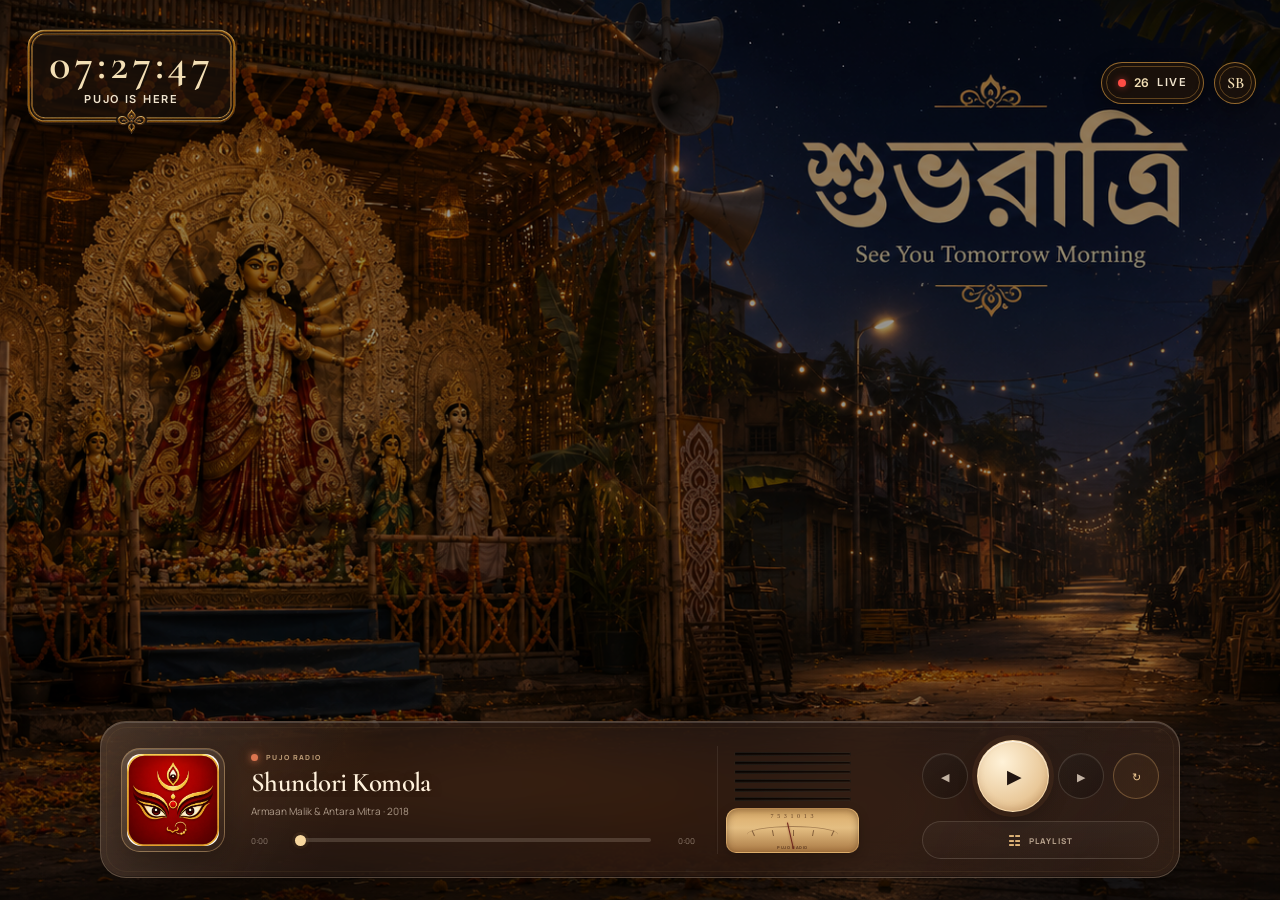
==== index.html @ 580b35d6 "Update top header overlay styling, border asset, live count tracking, and mobile layout" ====
<!doctype html>
<html lang="en">

<head>
    <meta charset="utf-8" />
    <meta name="viewport" content="width=device-width, initial-scale=1, viewport-fit=cover" />
    <meta name="theme-color" content="#17110e" />

    <title>Paara Pujo Radio</title>
    <link rel="icon" type="image/png" href="images/favicon.png" />
    <link rel="apple-touch-icon" href="images/favicon.png" />

    <link rel="preconnect" href="https://fonts.googleapis.com">
    <link rel="preconnect" href="https://fonts.gstatic.com" crossorigin>
    <link
        href="https://fonts.googleapis.com/css2?family=Cormorant+Garamond:ital,wght@0,500;0,600;0,700;1,600&family=Inter:wght@400;500;600;700&family=Manrope:wght@400;500;600;700;800&display=swap"
        rel="stylesheet">

    <link rel="stylesheet" href="style.css" />
</head>

<body>

    <main class="site">

        <!-- TIME-BASED ARTWORK -->
        <div class="background" aria-hidden="true">
            <img id="backgroundImage" class="background__image" alt="" />
            <div class="background__shade"></div>
            <div id="blackFade" class="black-fade"></div>
        </div>

        <!-- TOP OVERLAY (TIME CARD & LIVE + PROFILE) -->
        <header class="top-overlay">
            <div class="time-block">
                <time id="clock" class="time-block__clock">00:00:00</time>
                <span id="countdown" class="time-block__countdown">-- DAYS TO PUJO</span>
            </div>

            <div class="top-right-controls">
                <div id="liveIndicator" class="live-indicator" aria-live="polite" aria-label="Live listeners">
                    <span class="live-indicator__dot" aria-hidden="true"></span>
                    <span id="liveCount">26</span>
                    <span class="live-indicator__label">LIVE</span>
                </div>

                <button id="profileButton" class="profile-button" type="button" aria-expanded="false"
                    aria-controls="profileCard">
                    <span class="profile-button__avatar">SB</span>
                </button>
            </div>
        </header>

        <div id="profileOverlay" class="overlay"></div>

        <aside id="profileCard" class="profile-card" aria-hidden="true">
            <button id="closeProfile" class="close-button" type="button" aria-label="Close">×</button>

            <span class="profile-card__kicker">ABOUT ME</span>
            <h2>Shekhar Biswas</h2>

            <p class="profile-card__role">
                Product Manager · Techie
            </p>

            <p class="profile-card__bio">
                I build digital products, love technology and storytelling.
            </p>

            <a href="https://www.instagram.com/shekharbiswas/" target="_blank" rel="noopener noreferrer">
                Instagram <strong>@shekharbiswas</strong> ↗
            </a>

            <a href="mailto:thrillsumabhinay24@gmail.com">
                Get in touch(Or wants to suggests more songs) <strong>thrillsumabhinay24@gmail.com</strong> ↗
            </a>
        </aside>

        <!-- PLAYLIST -->
        <div id="playlistOverlay" class="overlay"></div>

        <aside id="playlistPanel" class="playlist" aria-hidden="true">

            <div class="playlist__top">
                <div>
                    <span class="playlist__kicker">PAARA FREQUENCIES</span>
                    <h2>Playlist</h2>
                    <p id="trackCount">0 songs</p>
                </div>

                <button id="closePlaylist" class="close-button" type="button" aria-label="Close playlist">×</button>
            </div>

            <div class="playlist__tools">
                <input id="searchInput" type="search" placeholder="Search song, artist or year" />
                <button id="playAllButton" type="button">Play selection</button>
            </div>

            <div class="playlist__head" aria-hidden="true">
                <span>#</span>
                <span>Song</span>
                <span>Artist</span>
                <span>Year</span>
            </div>

            <div id="trackList" class="track-list"></div>
        </aside>

        <!-- RETRO GLASS RADIO -->
        <!-- RETRO GLASS RADIO -->
        <div class="player-wrap">

            <section id="player" class="radio">

                <!-- ALBUM ART -->
                <div class="radio__art">
                    <img src="images/favicon.png" alt="Pujo Radio artwork" onerror="this.style.display='none'" />

                    <div class="radio__art-fallback">
                        <small>PAARA</small>
                        <strong>PUJO</strong>
                    </div>
                </div>

                <!-- SONG INFO -->
                <div class="radio__main">

                    <div class="radio__station">
                        <span class="radio__light"></span>
                        PUJO RADIO
                    </div>

                    <div class="radio__track">
                        <h1 id="currentTitle">Shundori Komola</h1>
                        <p id="currentArtist">
                            Armaan Malik &amp; Antara Mitra · 2018
                        </p>
                    </div>

                    <div class="radio__progress">
                        <span id="currentTime">0:00</span>

                        <input id="progress" type="range" min="0" max="1000" value="0" aria-label="Song progress" />

                        <span id="duration">0:00</span>
                    </div>

                </div>

                <!-- RETRO RADIO HARDWARE -->
                <div class="radio__speaker" aria-hidden="true">

                    <div class="radio__grille">
                        <span></span>
                        <span></span>
                        <span></span>
                        <span></span>
                        <span></span>
                        <span></span>
                    </div>

                    <div class="radio__meter">
                        <div class="radio__meter-scale">
                            <i></i>
                            <i></i>
                            <i></i>
                            <i></i>
                            <i></i>
                        </div>

                        <div class="radio__needle"></div>

                        <small>PUJO RADIO</small>
                    </div>

                </div>

                <!-- CONTROLS -->
                <div class="radio__controls">

                    <button id="prevButton" class="round-button round-button--prev" type="button" aria-label="Previous">
                        ◀
                    </button>

                    <button id="playButton" class="play-button" type="button" aria-label="Play">

                        <span id="playLabel">PLAY</span>
                        <span id="playIcon">▶</span>

                    </button>

                    <button id="nextButton" class="round-button round-button--next" type="button" aria-label="Next">
                        ▶
                    </button>

                    <button id="loopButton" class="round-button round-button--loop is-active" type="button"
                        aria-label="Loop playlist" aria-pressed="true">
                        ↻
                    </button>

                    <button id="playlistButton" class="playlist-button" type="button" aria-expanded="false"
                        aria-controls="playlistPanel">
                        <span>PLAYLIST</span>
                    </button>



                </div>

            </section>

        </div>

        <div id="toast" class="toast"></div>

        <audio id="audio" preload="metadata"></audio>

    </main>

    <script src="tracks.js"></script>
    <script src="script.js"></script>

</body>

</html>
---- style.css ----
:root {
    --cream: #fff7e9;
    --muted: rgba(255, 247, 233, .62);
    --soft: rgba(255, 247, 233, .35);
    --line: rgba(255, 247, 233, .14);

    --radio: rgba(46, 31, 25, .74);
    --radio-dark: rgba(24, 17, 14, .88);
    --brass: #c49a61;
    --red: #a6473a;

    --ui: "Manrope", sans-serif;
    --serif: "Cormorant Garamond", Georgia, serif;
}

* {
    box-sizing: border-box;
}

html,
body {
    width: 100%;
    height: 100%;
}

body {
    margin: 0;
    overflow: hidden;
    background: #120d0b;
    color: var(--cream);
    font-family: var(--ui);
    -webkit-user-select: none;
    user-select: none;
}

img {
    -webkit-user-drag: none;
    user-drag: none;
}

button,
input {
    font: inherit;
}

button {
    color: inherit;
}

.site {
    position: relative;
    width: 100%;
    height: 100svh;
    overflow: hidden;
}


/* =====================================================
   BACKGROUND
   ===================================================== */

.background {
    position: absolute;
    inset: 0;
    z-index: 0;
    display: block;
    overflow: hidden;
}

.background__image {
    position: absolute;
    inset: 0;
    display: block;
    width: 100%;
    height: 100%;
    object-fit: cover;
    object-position: center;
    opacity: 1;
    transition: opacity .35s ease;
}

.background__image.is-fading {
    opacity: 0;
}

.background__shade {
    position: absolute;
    inset: 0;
    display: block;
    z-index: 1;
    background: rgba(0, 0, 0, .411);
    pointer-events: none;
}

.black-fade {
    position: absolute;
    inset: 0;
    display: block;
    z-index: 2;
    background: rgba(0, 0, 0, .22);
    opacity: 0;
    pointer-events: none;
    transition: opacity .28s ease;
}


/* =====================================================
   TIME & HEADER TOP OVERLAY
   ===================================================== */

.top-overlay {
    position: absolute;
    z-index: 10;
    top: 22px;
    left: 24px;
    right: 24px;
    display: flex;
    justify-content: space-between;
    align-items: center;
    pointer-events: none;
}

.top-overlay > * {
    pointer-events: auto;
}

.time-block {
    position: relative;
    display: flex;
    flex-direction: column;
    align-items: center;
    justify-content: center;
    width: 215px;
    height: 121px;
    padding: 0 14px 18px;
    background: transparent;
    border: none;
    box-shadow: none;
    text-align: center;
}

/* Layer 0: Dark background fill placed BEHIND the border frame */
.time-block::before {
    content: "";
    position: absolute;
    inset: 6px 8px 18px 8px;
    background: rgba(28, 18, 11, 0.68);
    border-radius: 14px;
    z-index: 0;
    pointer-events: none;
}

/* Layer 1: Gold border PNG image frame placed ON TOP of background fill */
.time-block::after {
    content: "";
    position: absolute;
    inset: 0;
    background: url("images/border.png") no-repeat center / contain;
    z-index: 1;
    pointer-events: none;
}

/* Layer 2: Text content placed ON TOP of frame */
.time-block__clock,
.time-block__countdown {
    position: relative;
    z-index: 2;
}

.time-block__clock {
    font-family: "Cormorant Garamond", serif;
    font-size: 44px;
    font-weight: 600;
    line-height: 1;
    letter-spacing: 0.04em;
    color: #F3DFB5;
    font-variant-numeric: tabular-nums;
}

.time-block__countdown {
    font-family: Inter, sans-serif;
    font-size: 11px;
    font-weight: 600;
    letter-spacing: 1.7px;
    color: #EFE3CD;
    margin-top: 6px;
    text-transform: uppercase;
}


/* =====================================================
   TOP OVERLAY RIGHT (LIVE INDICATOR & PROFILE)
   ===================================================== */

.top-right-controls {
    display: flex;
    align-items: center;
    justify-content: center;
    gap: 10px;
}

.live-indicator {
    position: relative;
    display: inline-flex;
    align-items: center;
    justify-content: center;
    gap: 8px;
    height: 42px;
    padding: 0 16px;
    border-radius: 999px;
    background: rgba(28, 18, 11, 0.9);
    border: 1px solid rgba(181, 128, 54, 0.8);
    box-shadow: 0 6px 18px rgba(0, 0, 0, 0.4);
    font-family: Inter, sans-serif;
    font-size: 12px;
    font-weight: 600;
    color: #F3DFB5;
    line-height: 1;
}

.live-indicator::before {
    content: "";
    position: absolute;
    inset: 3.5px;
    border: 1px solid rgba(181, 128, 54, 0.45);
    border-radius: 999px;
    pointer-events: none;
}

.live-indicator__dot {
    width: 8px;
    height: 8px;
    display: inline-block;
    border-radius: 50%;
    background: #ff4d45;
    box-shadow: 0 0 7px rgba(255, 77, 69, 0.55);
    animation: live-pulse 1.6s ease-in-out infinite;
    flex: 0 0 auto;
}

.live-indicator__label {
    color: #EFE3CD;
    font-size: 11px;
    font-weight: 600;
    letter-spacing: 1.5px;
    line-height: 1;
}

@keyframes live-pulse {
    0%,
    100% {
        transform: scale(1);
        box-shadow: 0 0 5px rgba(255, 77, 69, 0.55);
    }
    50% {
        transform: scale(1.18);
        box-shadow: 0 0 9px rgba(255, 77, 69, 0.85);
    }
}

.profile-button {
    position: relative;
    display: inline-flex;
    align-items: center;
    justify-content: center;
    width: 42px;
    height: 42px;
    padding: 0;
    border-radius: 50%;
    background: rgba(28, 18, 11, 0.9);
    border: 1px solid rgba(181, 128, 54, 0.8);
    box-shadow: 0 6px 18px rgba(0, 0, 0, 0.4);
    cursor: pointer;
    transition: transform 0.2s ease, border-color 0.2s ease;
    line-height: 1;
}

.profile-button::before {
    content: "";
    position: absolute;
    inset: 3.5px;
    border: 1px solid rgba(181, 128, 54, 0.45);
    border-radius: 50%;
    pointer-events: none;
}

.profile-button:hover {
    transform: scale(1.04);
    border-color: #B98232;
}

.profile-button__avatar {
    display: flex;
    align-items: center;
    justify-content: center;
    font-family: "Cormorant Garamond", serif;
    font-size: 16px;
    font-weight: 600;
    color: #F3DFB5;
    line-height: 1;
}

.overlay {
    position: fixed;
    z-index: 20;
    inset: 0;
    visibility: hidden;
    opacity: 0;
    background: rgba(4, 3, 3, .50);
    transition: .2s ease;
}

.overlay.is-open {
    visibility: visible;
    opacity: 1;
}

.profile-card {
    position: fixed;
    z-index: 25;
    top: 76px;
    right: 27px;
    width: min(390px, calc(100vw - 30px));
    padding: 26px;
    visibility: hidden;
    opacity: 0;
    transform: translateY(-8px);
    border: 1px solid var(--line);
    border-radius: 23px;
    background: rgba(25, 18, 15, .91);
    box-shadow: 0 28px 80px rgba(0, 0, 0, .38);
    backdrop-filter: blur(22px);
    -webkit-backdrop-filter: blur(22px);
    transition: .22s ease;
}

.profile-card.is-open {
    visibility: visible;
    opacity: 1;
    transform: translateY(0);
}

.profile-card__kicker,
.playlist__kicker {
    font-size: 8px;
    font-weight: 800;
    letter-spacing: .18em;
    color: var(--soft);
}

.profile-card h2,
.playlist h2 {
    margin: 7px 0 0;
    font-family: var(--serif);
    font-size: 36px;
    font-weight: 600;
    line-height: .9;
}

.profile-card__role {
    margin: 12px 0 0;
    font-size: 11px;
    font-weight: 700;
}

.profile-card__bio {
    margin: 16px 0 22px;
    color: var(--muted);
    font-size: 11px;
    line-height: 1.65;
}

.profile-card a {
    display: block;
    padding: 13px 0;
    border-top: 1px solid var(--line);
    color: var(--muted);
    font-size: 10px;
    text-decoration: none;
}

.profile-card a strong {
    display: block;
    margin-top: 3px;
    color: var(--cream);
    font-size: 11px;
}

.close-button {
    width: 34px;
    height: 34px;
    display: grid;
    place-items: center;
    border: 1px solid var(--line);
    border-radius: 50%;
    background: rgba(255, 255, 255, .04);
    cursor: pointer;
    font-size: 19px;
}


/* =====================================================
   RETRO GLASS RADIO PLAYER
   ===================================================== */

.player-wrap {
    position: absolute;
    z-index: 10;
    left: 50%;
    bottom: 22px;
    width: min(1080px, calc(100vw - 40px));
    transform: translateX(-50%);
}


/* RADIO BODY */

.radio {
    position: relative;

    display: grid;

    grid-template-columns:
        108px minmax(250px, 1fr) 150px 270px;

    align-items: center;

    gap: 22px;

    min-height: 146px;

    padding: 18px 20px;

    overflow: hidden;

    border: 1px solid rgba(255, 238, 211, .22);
    border-radius: 26px;

    background:
        linear-gradient(115deg,
            rgba(205, 147, 92, .13),
            transparent 25%,
            transparent 72%,
            rgba(103, 59, 35, .15)),
        rgba(38, 25, 20, .70);

    box-shadow:
        0 28px 70px rgba(0, 0, 0, .42),
        0 8px 24px rgba(0, 0, 0, .16),
        inset 0 1px 0 rgba(255, 255, 255, .16),
        inset 0 -1px 0 rgba(0, 0, 0, .30);

    backdrop-filter:
        blur(22px) saturate(1.15);

    -webkit-backdrop-filter:
        blur(22px) saturate(1.15);
}


/* GLASS REFLECTION */

.radio::before {
    content: "";

    position: absolute;
    inset: 0;

    z-index: 0;

    pointer-events: none;

    background:
        linear-gradient(120deg,
            rgba(255, 255, 255, .09),
            transparent 22%,
            transparent 76%,
            rgba(255, 199, 124, .025));

    opacity: .8;
}


/* INNER BRASS LINE */

.radio::after {
    content: "";

    position: absolute;
    inset: 5px;

    z-index: 0;

    pointer-events: none;

    border: 1px solid rgba(213, 163, 100, .07);
    border-radius: 21px;
}


/* =====================================================
   ALBUM ART
   ===================================================== */

.radio__art {
    position: relative;
    z-index: 2;

    width: 104px;
    height: 104px;

    padding: 5px;

    overflow: hidden;

    border: 1px solid rgba(240, 192, 127, .38);
    border-radius: 19px;

    background:
        linear-gradient(145deg,
            rgba(255, 234, 201, .16),
            rgba(38, 22, 17, .15));

    box-shadow:
        0 10px 28px rgba(0, 0, 0, .28),
        inset 0 1px 0 rgba(255, 255, 255, .14);
}

.radio__art img {
    position: relative;
    z-index: 2;

    display: block;

    width: 100%;
    height: 100%;

    object-fit: cover;

    border-radius: 14px;
}

.radio__art-fallback {
    position: absolute;
    inset: 5px;

    display: grid;
    place-content: end start;

    padding: 10px;

    border-radius: 14px;

    background:
        radial-gradient(circle at 70% 20%,
            rgba(209, 134, 74, .36),
            transparent 40%),
        linear-gradient(145deg,
            #71372d,
            #2a1915);
}

.radio__art-fallback small {
    font-size: 6px;
    letter-spacing: .18em;
}

.radio__art-fallback strong {
    font-family: var(--serif);
    font-size: 22px;
}


/* =====================================================
   TRACK INFORMATION
   ===================================================== */

.radio__main {
    position: relative;
    z-index: 2;
    min-width: 0;
}

.radio__station {
    display: flex;
    align-items: center;

    gap: 8px;

    color: rgba(240, 203, 154, .72);

    font-size: 7px;
    font-weight: 800;
    letter-spacing: .19em;
}

.radio__light {
    width: 7px;
    height: 7px;

    flex: 0 0 auto;

    border-radius: 50%;

    background: #db754f;

    box-shadow:
        0 0 7px rgba(238, 121, 75, .75),
        0 0 15px rgba(238, 121, 75, .32);
}

.radio.is-playing .radio__light {
    animation: radio-light 1.25s ease-in-out infinite alternate;
}

@keyframes radio-light {
    from {
        opacity: .65;
    }

    to {
        opacity: 1;

        box-shadow:
            0 0 8px rgba(238, 121, 75, .90),
            0 0 18px rgba(238, 121, 75, .50);
    }
}

.radio__track {
    min-width: 0;
    margin-top: 8px;
}

.radio__track h1 {
    margin: 0;

    overflow: hidden;

    white-space: nowrap;
    text-overflow: ellipsis;

    color: #fff1db;

    font-family: var(--serif);

    font-size: clamp(27px, 2vw, 34px);
    font-weight: 600;
    line-height: .98;

    letter-spacing: -.02em;

    text-shadow: 0 3px 15px rgba(0, 0, 0, .24);
}

.radio__track p {
    margin: 7px 0 0;

    overflow: hidden;

    white-space: nowrap;
    text-overflow: ellipsis;

    color: rgba(255, 237, 215, .60);

    font-size: 10px;
}


/* =====================================================
   PROGRESS
   ===================================================== */

.radio__progress {
    display: grid;

    grid-template-columns:
        34px minmax(100px, 1fr) 34px;

    align-items: center;

    gap: 10px;

    margin-top: 17px;

    color: rgba(255, 239, 219, .48);

    font-size: 8px;

    font-variant-numeric: tabular-nums;
}

.radio__progress span:last-child {
    text-align: right;
}

.radio__progress input {
    --pct: 0%;

    width: 100%;
    height: 4px;

    margin: 0;

    appearance: none;
    -webkit-appearance: none;

    border: 0;
    border-radius: 999px;

    outline: 0;

    background:
        linear-gradient(90deg,
            #e4b36f var(--pct),
            rgba(255, 239, 219, .16) var(--pct));

    cursor: pointer;
}

.radio__progress input::-webkit-slider-thumb {
    width: 11px;
    height: 11px;

    appearance: none;
    -webkit-appearance: none;

    border: 0;
    border-radius: 50%;

    background: #f7d79e;

    box-shadow:
        0 0 0 3px rgba(228, 179, 111, .06),
        0 2px 6px rgba(0, 0, 0, .25);

    cursor: pointer;
}

.radio__progress input::-moz-range-thumb {
    width: 11px;
    height: 11px;

    border: 0;
    border-radius: 50%;

    background: #f7d79e;

    cursor: pointer;
}


/* =====================================================
   RETRO HARDWARE
   ===================================================== */

.radio__speaker {
    position: relative;
    z-index: 2;

    width: 150px;
    height: 108px;

    display: grid;

    grid-template-rows:
        46px minmax(0, 1fr);

    gap: 8px;

    padding: 8px;

    border-left: 1px solid rgba(255, 241, 220, .08);
}


/* SPEAKER GRILLE */

.radio__grille {
    display: grid;
    align-content: center;

    gap: 5px;

    padding: 4px 8px;
}

.radio__grille span {
    display: block;

    height: 4px;

    border: 1px solid rgba(255, 240, 215, .055);
    border-radius: 999px;

    background:
        linear-gradient(90deg,
            rgba(7, 5, 4, .70),
            rgba(10, 7, 5, .38));

    box-shadow:
        inset 0 1px 1px rgba(0, 0, 0, .5);
}


/* ANALOG METER */

.radio__meter {
    position: relative;

    height: 45px;

    overflow: hidden;

    border: 1px solid rgba(223, 174, 109, .28);
    border-radius: 12px 12px 10px 10px;

    background:
        linear-gradient(180deg,
            #d9aa68 0%,
            #e4be82 44%,
            #a97843 100%);

    box-shadow:
        inset 0 2px 7px rgba(62, 30, 9, .42),
        0 4px 12px rgba(0, 0, 0, .20);
}

.radio__meter::before {
    content: "7   5   3   1   0   1   3";

    position: absolute;

    top: 4px;
    left: 50%;

    width: 90%;

    transform: translateX(-50%);

    color: rgba(64, 34, 18, .75);

    font-family: Georgia, serif;
    font-size: 6px;

    text-align: center;

    letter-spacing: .18em;
}

.radio__meter-scale {
    position: absolute;

    left: 15%;
    right: 15%;
    bottom: 9px;

    height: 17px;

    border-top: 1px solid rgba(76, 38, 17, .42);
    border-radius: 50%;
}

.radio__meter-scale i {
    position: absolute;

    bottom: 7px;

    width: 1px;
    height: 6px;

    transform-origin: bottom;

    background: rgba(64, 32, 13, .55);
}

.radio__meter-scale i:nth-child(1) {
    left: 8%;
    transform: rotate(-24deg);
}

.radio__meter-scale i:nth-child(2) {
    left: 29%;
    transform: rotate(-11deg);
}

.radio__meter-scale i:nth-child(3) {
    left: 50%;
}

.radio__meter-scale i:nth-child(4) {
    left: 71%;
    transform: rotate(11deg);
}

.radio__meter-scale i:nth-child(5) {
    left: 92%;
    transform: rotate(24deg);
}

.radio__needle {
    position: absolute;

    z-index: 2;

    left: 50%;
    bottom: 3px;

    width: 1px;
    height: 27px;

    transform: rotate(-13deg);
    transform-origin: bottom center;

    background: #6f241c;

    box-shadow: 0 0 2px rgba(91, 25, 17, .5);
}

.radio.is-playing .radio__needle {
    animation: meter-needle 1.1s ease-in-out infinite alternate;
}

@keyframes meter-needle {
    0% {
        transform: rotate(-18deg);
    }

    40% {
        transform: rotate(5deg);
    }

    70% {
        transform: rotate(-5deg);
    }

    100% {
        transform: rotate(16deg);
    }
}

.radio__meter small {
    position: absolute;

    left: 50%;
    bottom: 2px;

    transform: translateX(-50%);

    color: rgba(62, 31, 16, .70);

    font-size: 4px;
    font-weight: 800;

    letter-spacing: .15em;

    white-space: nowrap;
}


/* =====================================================
   PLAYER CONTROLS
   ===================================================== */

.radio__controls {
    position: relative;
    z-index: 2;

    min-width: 0;

    display: grid;

    grid-template-columns:
        46px 72px 46px 46px;

    grid-template-rows:
        72px 38px;

    align-items: center;
    justify-content: end;

    gap: 9px;
}

.round-button,
.play-button,
.playlist-button {
    border: 1px solid rgba(255, 239, 216, .14);

    outline: 0;

    cursor: pointer;

    transition:
        transform .16s ease,
        background .16s ease,
        border-color .16s ease,
        box-shadow .16s ease,
        color .16s ease;
}


/* ROUND BUTTONS */

.round-button {
    width: 46px;
    height: 46px;

    display: grid;
    place-items: center;

    padding: 0;

    border-radius: 50%;

    background:
        linear-gradient(145deg,
            rgba(255, 255, 255, .03),
            rgba(0, 0, 0, .08)),
        rgba(17, 11, 9, .30);

    color: rgba(255, 239, 219, .72);

    font-size: 11px;

    box-shadow:
        inset 0 1px 0 rgba(255, 255, 255, .05);
}

.round-button:hover {
    transform: translateY(-1px);

    border-color: rgba(231, 188, 126, .30);

    background: rgba(255, 255, 255, .06);
}

.round-button:active {
    transform: scale(.95);
}

.round-button.is-active {
    color: #f3cc94;

    border-color: rgba(218, 166, 102, .35);

    background: rgba(176, 113, 58, .08);
}


/* PLAY BUTTON */

.play-button {
    width: 72px;
    height: 72px;

    display: grid;
    place-items: center;

    padding: 0;

    border-radius: 50%;

    background:
        radial-gradient(circle at 35% 30%,
            #fff2d8,
            #e9c899 64%,
            #c99b61 100%);

    color: #211510;

    border-color: rgba(255, 227, 184, .72);

    box-shadow:
        0 0 0 5px rgba(111, 67, 38, .24),
        0 9px 20px rgba(0, 0, 0, .24),
        inset 0 1px 0 rgba(255, 255, 255, .75),
        inset 0 -3px 6px rgba(118, 70, 37, .15);
}

.play-button:hover {
    transform: scale(1.035);

    box-shadow:
        0 0 0 5px rgba(111, 67, 38, .30),
        0 10px 25px rgba(0, 0, 0, .30),
        inset 0 1px 0 rgba(255, 255, 255, .75);
}

.play-button:active {
    transform: scale(.96);
}

.play-button #playLabel {
    display: none;
}

.play-button #playIcon {
    display: block;

    margin-left: 3px;

    font-size: 19px;
    line-height: 1;
}

.radio.is-playing .play-button #playIcon {
    margin-left: 0;
}


/* PLAYLIST BUTTON */

.playlist-button {
    grid-column: 1 / -1;

    width: 100%;
    height: 38px;

    display: flex;
    align-items: center;
    justify-content: center;

    gap: 8px;

    border-radius: 999px;

    background:
        linear-gradient(180deg,
            rgba(255, 255, 255, .035),
            rgba(255, 255, 255, .015));

    color: rgba(255, 232, 203, .63);

    font-size: 8px;
    font-weight: 800;

    letter-spacing: .15em;
}

.playlist-button::before {
    content: "☷";

    color: #e1b579;

    font-size: 14px;

    letter-spacing: 0;
}

.playlist-button:hover {
    border-color: rgba(221, 176, 114, .25);

    color: #f1d2a5;

    background: rgba(255, 255, 255, .055);
}


/* =====================================================
   TABLET / SMALL DESKTOP PLAYER
   ===================================================== */

@media (min-width: 761px) and (max-width: 1050px) {

    .player-wrap {
        width: calc(100vw - 32px);
    }

    .radio {
        grid-template-columns:
            100px minmax(220px, 1fr) 250px;

        gap: 18px;
    }

    .radio__speaker {
        display: none;
    }
}


/* =====================================================
   PLAYLIST
   ===================================================== */

.playlist {
    position: fixed;
    z-index: 24;
    left: 50%;
    bottom: 174px;

    width: min(760px, calc(100vw - 90px));
    max-height: min(52vh, 500px);

    display: grid;
    grid-template-rows: auto auto auto minmax(0, 1fr);

    visibility: hidden;
    opacity: 0;

    overflow: hidden;

    transform: translate(-50%, 20px);

    border: 1px solid var(--line);
    border-radius: 22px;

    background: rgba(25, 18, 15, .94);

    box-shadow: 0 30px 90px rgba(0, 0, 0, .48);

    backdrop-filter: blur(18px);
    -webkit-backdrop-filter: blur(18px);

    transition: .22s ease;
}

.playlist.is-open {
    visibility: visible;
    opacity: 1;
    transform: translate(-50%, 0);
}

.playlist__top {
    display: flex;
    align-items: flex-start;
    justify-content: space-between;

    gap: 16px;

    padding: 20px;
}

.playlist__top p {
    margin: 7px 0 0;

    color: var(--soft);

    font-size: 9px;
}

.playlist__tools {
    display: grid;

    grid-template-columns: minmax(0, 1fr) auto;

    gap: 8px;

    padding: 0 20px 13px;
}

.playlist__tools input,
.playlist__tools button {
    height: 40px;

    border: 1px solid var(--line);
    border-radius: 11px;

    background: rgba(255, 255, 255, .04);

    color: var(--cream);
}

.playlist__tools input {
    padding: 0 13px;
    outline: 0;
}

.playlist__tools button {
    padding: 0 14px;

    cursor: pointer;

    font-size: 8px;
    font-weight: 800;

    letter-spacing: .10em;

    text-transform: uppercase;
}

.playlist__head,
.track-row {
    display: grid;

    grid-template-columns:
        34px minmax(0, 1.3fr) minmax(150px, .8fr) 55px;

    gap: 13px;

    align-items: center;
}

.playlist__head {
    padding: 10px 20px;

    border-top: 1px solid rgba(255, 247, 233, .06);
    border-bottom: 1px solid rgba(255, 247, 233, .06);

    color: var(--soft);

    font-size: 7px;
    font-weight: 800;

    letter-spacing: .14em;

    text-transform: uppercase;
}

.playlist__head span:last-child {
    text-align: right;
}

.track-list {
    min-height: 0;

    overflow-y: auto;

    scrollbar-width: thin;

    scrollbar-color:
        rgba(233, 185, 108, .8) rgba(255, 255, 255, .04);
}

.track-list::-webkit-scrollbar {
    width: 8px;
}

.track-list::-webkit-scrollbar-track {
    background: rgba(255, 255, 255, .04);
    border-radius: 999px;
}

.track-list::-webkit-scrollbar-thumb {
    border: 2px solid transparent;
    border-radius: 999px;

    background:
        linear-gradient(180deg,
            rgba(240, 198, 118, .95),
            rgba(166, 114, 52, .8));

    background-clip: padding-box;
}

.track-list::-webkit-scrollbar-thumb:hover {
    background:
        linear-gradient(180deg,
            rgba(248, 210, 145, .98),
            rgba(181, 129, 70, .86));

    background-clip: padding-box;
}

.track-row {
    width: 100%;

    padding: 12px 20px;

    border: 0;
    border-bottom: 1px solid rgba(255, 247, 233, .05);

    background: transparent;

    text-align: left;

    cursor: pointer;
}

.track-row:hover,
.track-row.is-active {
    background: rgba(255, 255, 255, .045);
}

.track-row.is-active .track-title {
    color: #f4d9ad;
}

.track-number {
    color: var(--soft);

    font-size: 8px;

    text-align: center;
}

.track-title,
.track-artist,
.track-year {
    overflow: hidden;

    white-space: nowrap;

    text-overflow: ellipsis;
}

.track-title {
    font-size: 11px;
    font-weight: 700;
}

.track-artist,
.track-year {
    color: var(--muted);

    font-size: 9px;
}

.track-year {
    text-align: right;
}

.empty-row {
    padding: 40px 20px;

    text-align: center;

    color: var(--muted);

    font-size: 10px;
}


/* =====================================================
   TOAST
   ===================================================== */

.toast {
    position: fixed;
    z-index: 40;

    left: 50%;
    bottom: 180px;

    max-width: calc(100vw - 30px);

    padding: 9px 13px;

    opacity: 0;

    pointer-events: none;

    transform: translate(-50%, 8px);

    border: 1px solid var(--line);
    border-radius: 999px;

    background: rgba(20, 14, 12, .93);

    font-size: 9px;

    transition: .18s ease;
}

.toast.is-visible {
    opacity: 1;
    transform: translate(-50%, 0);
}


/* =====================================================
   MOBILE
   ===================================================== */

@media (max-width: 760px) {

    .background__image {
        object-position: center top;
    }


    /* =====================================================
       MOBILE HEADER & TOP OVERLAY
       ===================================================== */

    .top-overlay {
        top: 14px;
        left: 14px;
        right: 14px;
        padding: 0;
        align-items: center;
    }

    .time-block {
        width: 180px;
        height: 101px;
        padding: 0 10px 15px;
    }

    .time-block::before {
        inset: 5px 6px 15px 6px;
        border-radius: 12px;
    }

    .time-block__clock {
        font-size: 34px;
        font-weight: 600;
    }

    .time-block__countdown {
        font-family: Inter, sans-serif;
        font-size: 9px;
        font-weight: 600;
        letter-spacing: 1.7px;
        color: #EFE3CD;
        margin-top: 4px;
    }

    .top-right-controls {
        gap: 7px;
    }

    @media (max-width: 600px) {
        .top-overlay {
            position: absolute;
            top: 50%;
            left: 50%;
            right: auto;
            transform: translate(-50%, -50%);
            flex-direction: column;
            align-items: center;
            justify-content: center;
            gap: 12px;
            width: auto;
        }

        .top-right-controls {
            justify-content: center;
            width: 100%;
        }
    }

    .live-indicator {
        height: 38px;
        padding: 0 12px;
        gap: 6px;
        font-size: 11px;
    }

    .live-indicator::before {
        inset: 3px;
    }

    .live-indicator__dot {
        width: 8px;
        height: 8px;
    }

    .live-indicator__label {
        display: inline;
        font-size: 10px;
        letter-spacing: 1.2px;
    }

    .profile-button {
        width: 38px;
        height: 38px;
    }

    .profile-button::before {
        inset: 3px;
    }

    .profile-button__avatar {
        font-size: 15px;
    }

    .profile-card {
        top: auto;

        right: 8px;
        bottom: 8px;
        left: 8px;

        width: auto;

        border-radius: 22px;

        transform: translateY(16px);
    }

    .profile-card.is-open {
        transform: translateY(0);
    }


    /* =====================================================
       MOBILE RETRO GLASS PLAYER
       ===================================================== */

    .player-wrap {
        left: 50%;

        bottom: max(8px,
                env(safe-area-inset-bottom));

        width: calc(100vw - 16px);

        transform: translateX(-50%);
    }

    .radio {
        grid-template-columns:
            64px minmax(0, 1fr) 102px;

        grid-template-rows: auto;

        align-items: center;

        gap: 10px;

        min-height: 104px;

        padding: 10px;

        overflow: hidden;

        border-radius: 20px;

        background:
            linear-gradient(110deg,
                rgba(197, 133, 77, .12),
                transparent 38%),
            rgba(40, 25, 20, .74);

        box-shadow:
            0 15px 36px rgba(0, 0, 0, .42),
            inset 0 1px 0 rgba(255, 255, 255, .13);

        backdrop-filter:
            blur(18px) saturate(1.12);

        -webkit-backdrop-filter:
            blur(18px) saturate(1.12);
    }

    .radio::before {
        background:
            linear-gradient(115deg,
                rgba(255, 255, 255, .08),
                transparent 30%,
                transparent 78%,
                rgba(214, 154, 93, .03));
    }

    .radio::after {
        inset: 3px;

        border-radius: 17px;
    }


    /* MOBILE ARTWORK */

    .radio__art {
        width: 64px;
        height: 64px;

        padding: 3px;

        border-radius: 14px;
    }

    .radio__art img {
        border-radius: 10px;
    }

    .radio__art-fallback {
        inset: 3px;

        padding: 6px;

        border-radius: 10px;
    }

    .radio__art-fallback small {
        font-size: 4px;
    }

    .radio__art-fallback strong {
        font-size: 14px;
    }


    /* MOBILE SONG INFO */

    .radio__main {
        align-self: center;

        min-width: 0;
    }

    .radio__station {
        gap: 5px;

        font-size: 5px;

        letter-spacing: .16em;
    }

    .radio__light {
        width: 5px;
        height: 5px;
    }

    .radio__track {
        margin-top: 5px;
    }

    .radio__track h1 {
        font-size: clamp(16px, 4.8vw, 20px);

        line-height: 1;
    }

    .radio__track p {
        max-width: 100%;

        margin-top: 4px;

        color: rgba(255, 239, 218, .55);

        font-size: 6.5px;
    }


    /* MOBILE PROGRESS */

    .radio__progress {
        grid-template-columns:
            22px minmax(25px, 1fr) 22px;

        gap: 5px;

        margin-top: 9px;

        font-size: 5.5px;
    }

    .radio__progress input {
        height: 3px;
    }

    .radio__progress input::-webkit-slider-thumb {
        width: 9px;
        height: 9px;
    }

    .radio__progress input::-moz-range-thumb {
        width: 9px;
        height: 9px;
    }


    /* HIDE RETRO METER ON MOBILE */

    .radio__speaker {
        display: none;
    }


    /* MOBILE CONTROLS */

    .radio__controls {
        grid-template-columns:
            27px 45px 27px;

        grid-template-rows:
            48px 21px;

        align-content: center;
        align-items: center;
        justify-content: center;

        gap: 4px 2px;

        width: 101px;

        min-width: 0;
    }

    .round-button {
        width: 27px;
        height: 27px;

        padding: 0;

        border-color: rgba(255, 239, 216, .10);

        font-size: 8px;
    }

    .round-button:hover {
        transform: none;
    }

    .play-button {
        width: 45px;
        height: 45px;

        padding: 0;

        border-radius: 50%;

        box-shadow:
            0 0 0 3px rgba(111, 67, 38, .22),
            0 6px 15px rgba(0, 0, 0, .24),
            inset 0 1px 0 rgba(255, 255, 255, .72);
    }

    .play-button:hover {
        transform: none;
    }

    .play-button #playLabel {
        display: none;
    }

    .play-button #playIcon {
        margin-left: 2px;

        font-size: 13px;
    }

    .radio.is-playing .play-button #playIcon {
        margin-left: 0;
    }

    #loopButton {
        display: none;
    }

    .playlist-button {
        grid-column: 1 / -1;

        width: 100%;
        height: 21px;

        padding: 0;

        border: 0;

        background: transparent;

        color: rgba(238, 199, 146, .65);

        font-size: 0;

        letter-spacing: 0;
    }

    .playlist-button span {
        display: none;
    }

    .playlist-button::before {
        content: "☷  PLAYLIST";

        color: rgba(238, 199, 146, .72);

        font-size: 6px;
        font-weight: 800;

        letter-spacing: .10em;
    }

    .playlist-button:hover {
        background: transparent;
    }


    /* =====================================================
       MOBILE PLAYLIST PANEL
       ===================================================== */

    .playlist {
        bottom: 122px;

        width: calc(100vw - 16px);

        max-height: calc(100svh - 160px);

        border-radius: 19px;
    }

    .playlist__top {
        padding: 16px 14px 13px;
    }

    .playlist__tools {
        padding: 0 14px 11px;
    }

    .playlist__tools button {
        width: 44px;

        padding: 0;

        overflow: hidden;

        font-size: 0;
    }

    .playlist__tools button::after {
        content: "▶";

        font-size: 12px;
    }

    .playlist__head {
        display: none;
    }

    .track-row {
        grid-template-columns:
            28px minmax(0, 1fr) 44px;

        gap: 8px;

        padding: 11px 14px;
    }

    .track-artist {
        grid-column: 2;
        grid-row: 2;

        display: block;

        margin-top: -5px;

        font-size: 7px;
    }

    .track-year {
        grid-column: 3;
        grid-row: 1 / span 2;

        align-self: center;
    }

    .toast {
        bottom: 128px;
    }
}


/* =====================================================
   VERY SMALL MOBILE
   ===================================================== */

@media (max-width: 380px) {

    .player-wrap {
        width: calc(100vw - 12px);
    }

    .radio {
        grid-template-columns:
            58px minmax(0, 1fr) 92px;

        gap: 8px;

        padding: 8px;

        min-height: 96px;
    }

    .radio__art {
        width: 58px;
        height: 58px;
    }

    .radio__track h1 {
        font-size: 16px;
    }

    .radio__track p {
        font-size: 6px;
    }

    .radio__station {
        font-size: 4.5px;
    }

    .radio__controls {
        width: 92px;

        grid-template-columns:
            24px 42px 24px;

        grid-template-rows:
            45px 20px;

        gap: 3px 1px;
    }

    .round-button {
        width: 24px;
        height: 24px;

        font-size: 7px;
    }

    .play-button {
        width: 42px;
        height: 42px;
    }

    .play-button #playIcon {
        font-size: 12px;
    }

    .radio__progress {
        grid-template-columns:
            19px minmax(18px, 1fr) 19px;

        gap: 3px;

        margin-top: 7px;

        font-size: 5px;
    }
}


/* =====================================================
   REDUCED MOTION
   ===================================================== */

@media (prefers-reduced-motion: reduce) {

    *,
    *::before,
    *::after {
        animation: none !important;
        transition: none !important;
    }
}
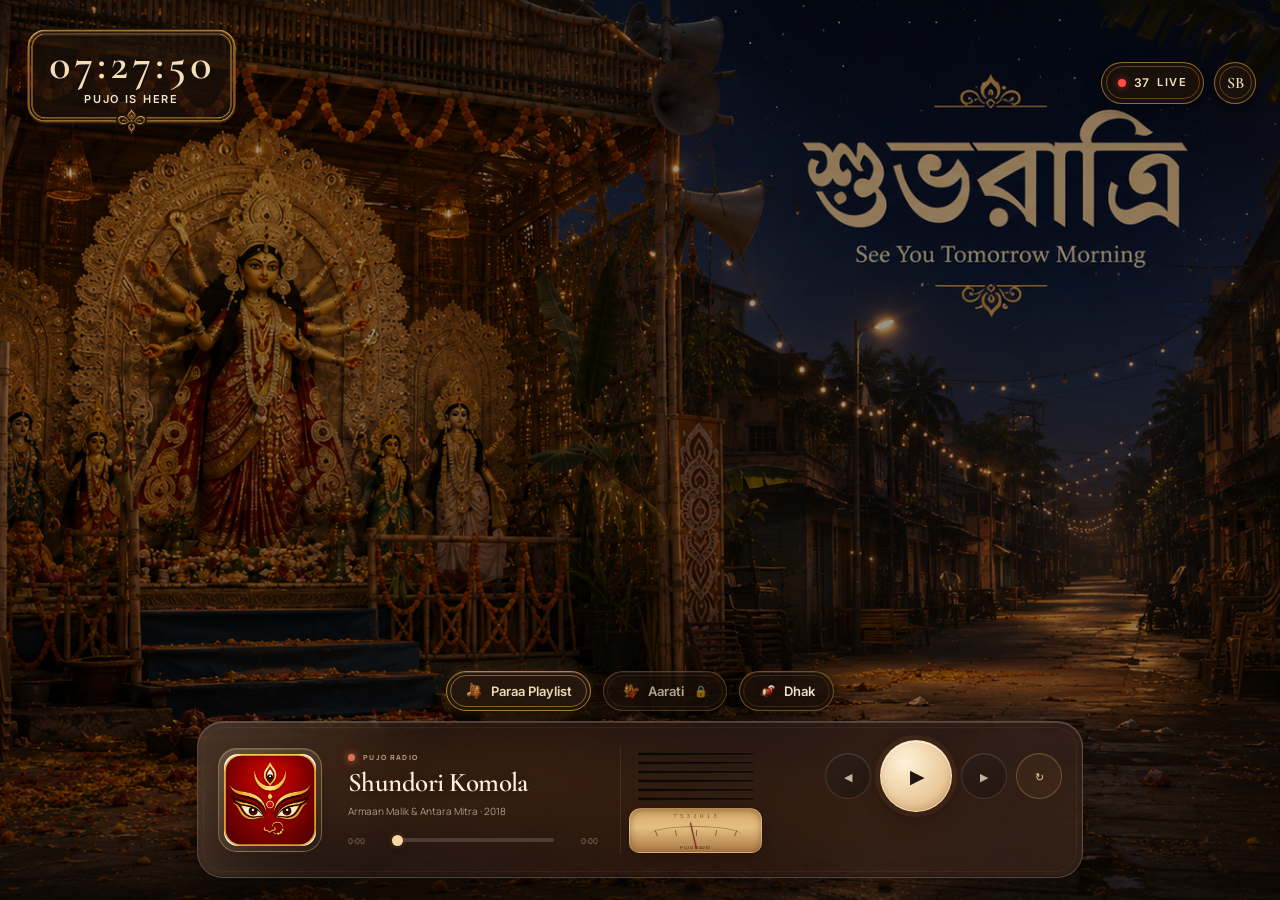
==== commit c0e3dfba: "Add Paraa Playlist, Aarati 18:30 time lock, and Dhak mode controls" ====
--- a/index.html
+++ b/index.html
@@ -107,14 +107,33 @@
         </aside>
 
         <!-- RETRO GLASS RADIO -->
-        <!-- RETRO GLASS RADIO -->
         <div class="player-wrap">
+
+            <!-- MODE SELECTOR CONTROLS -->
+            <div class="mode-selector-wrap" aria-label="Player mode selectors">
+                <button id="btnParaaPlaylist" class="mode-btn mode-btn--playlist is-active" type="button">
+                    <img src="images/paara-playlist.png" alt="" class="mode-btn__icon" />
+                    <span class="mode-btn__label mode-btn__label--full">Paraa Playlist</span>
+                    <span class="mode-btn__label mode-btn__label--short">Playlist</span>
+                </button>
+
+                <button id="btnAarati" class="mode-btn mode-btn--aarati" type="button">
+                    <img src="images/aarati.png" alt="" class="mode-btn__icon" />
+                    <span class="mode-btn__label">Aarati</span>
+                    <span id="aaratiLockIcon" class="mode-btn__lock" aria-hidden="true">🔒</span>
+                </button>
+
+                <button id="btnDhak" class="mode-btn mode-btn--dhak" type="button">
+                    <img src="images/dhak.png" alt="" class="mode-btn__icon" />
+                    <span class="mode-btn__label">Dhak</span>
+                </button>
+            </div>
 
             <section id="player" class="radio">
 
                 <!-- ALBUM ART -->
                 <div class="radio__art">
-                    <img src="images/favicon.png" alt="Pujo Radio artwork" onerror="this.style.display='none'" />
+                    <img id="radioArt" src="images/favicon.png" alt="Pujo Radio artwork" onerror="this.style.display='none'" />
 
                     <div class="radio__art-fallback">
                         <small>PAARA</small>
@@ -198,20 +217,13 @@
                         ↻
                     </button>
 
-                    <button id="playlistButton" class="playlist-button" type="button" aria-expanded="false"
-                        aria-controls="playlistPanel">
-                        <span>PLAYLIST</span>
-                    </button>
-
-
-
                 </div>
 
             </section>
 
         </div>
 
-        <div id="toast" class="toast"></div>
+        <div id="toast" class="toast" aria-live="polite"></div>
 
         <audio id="audio" preload="metadata"></audio>
 
--- a/style.css
+++ b/style.css
@@ -410,6 +410,161 @@
     bottom: 22px;
     width: min(1080px, calc(100vw - 40px));
     transform: translateX(-50%);
+    display: flex;
+    flex-direction: column;
+    align-items: center;
+    gap: 10px;
+}
+
+/* =====================================================
+   MODE SELECTOR BUTTONS (Paraa Playlist, Aarati, Dhak)
+   ===================================================== */
+
+.mode-selector-wrap {
+    display: flex;
+    align-items: center;
+    justify-content: center;
+    gap: 12px;
+    width: 100%;
+}
+
+.mode-btn {
+    position: relative;
+    display: inline-flex;
+    align-items: center;
+    justify-content: center;
+    gap: 8px;
+    height: 40px;
+    padding: 0 18px;
+    border-radius: 999px;
+    background: rgba(28, 18, 11, 0.88);
+    border: 1px solid rgba(168, 117, 50, 0.65);
+    box-shadow: 0 4px 14px rgba(0, 0, 0, 0.4), inset 0 1px 0 rgba(255, 238, 211, 0.1);
+    color: #EFE3CD;
+    font-family: Inter, sans-serif;
+    font-size: 13px;
+    font-weight: 600;
+    cursor: pointer;
+    transition: all 0.22s ease;
+    user-select: none;
+    -webkit-tap-highlight-color: transparent;
+}
+
+.mode-btn::before {
+    content: "";
+    position: absolute;
+    inset: 3px;
+    border: 1px solid rgba(168, 117, 50, 0.25);
+    border-radius: 999px;
+    pointer-events: none;
+}
+
+.mode-btn__icon {
+    width: 18px;
+    height: 18px;
+    object-fit: contain;
+    flex-shrink: 0;
+}
+
+.mode-btn__label {
+    white-space: nowrap;
+}
+
+.mode-btn__label--short {
+    display: none;
+}
+
+.mode-btn__lock {
+    font-size: 11px;
+    opacity: 0.8;
+    margin-left: 2px;
+}
+
+.mode-btn:hover {
+    background: rgba(38, 25, 16, 0.95);
+    border-color: rgba(185, 130, 50, 0.85);
+    color: #F3DFB5;
+    transform: translateY(-1px);
+}
+
+.mode-btn.is-active {
+    background: rgba(38, 24, 14, 0.96);
+    border-color: #B98232;
+    box-shadow: 0 6px 18px rgba(0, 0, 0, 0.5), 0 0 12px rgba(185, 130, 50, 0.25), inset 0 1px 0 rgba(255, 238, 211, 0.2);
+    color: #F3DFB5;
+}
+
+.mode-btn.is-active::before {
+    border-color: rgba(213, 163, 100, 0.55);
+}
+
+.mode-btn.is-locked {
+    opacity: 0.72;
+}
+
+.mode-btn.is-locked:hover {
+    transform: none;
+    border-color: rgba(168, 117, 50, 0.65);
+}
+
+/* CUSTOM TOAST NOTIFICATION */
+.toast {
+    position: fixed;
+    z-index: 100;
+    bottom: 180px;
+    left: 50%;
+    transform: translateX(-50%) translateY(10px);
+    display: flex;
+    align-items: center;
+    gap: 12px;
+    padding: 12px 20px;
+    border-radius: 16px;
+    background: rgba(24, 15, 9, 0.95);
+    border: 1px solid #B98232;
+    box-shadow: 0 12px 36px rgba(0, 0, 0, 0.6), 0 2px 8px rgba(24, 15, 9, 0.5);
+    backdrop-filter: blur(16px);
+    -webkit-backdrop-filter: blur(16px);
+    opacity: 0;
+    visibility: hidden;
+    transition: opacity 0.28s ease, transform 0.28s ease, visibility 0.28s ease;
+    pointer-events: none;
+    max-width: min(420px, calc(100vw - 32px));
+}
+
+.toast.is-visible {
+    opacity: 1;
+    visibility: visible;
+    transform: translateX(-50%) translateY(0);
+}
+
+.toast__icon {
+    width: 26px;
+    height: 26px;
+    object-fit: contain;
+    flex-shrink: 0;
+}
+
+.toast__content {
+    display: flex;
+    flex-direction: column;
+    gap: 2px;
+}
+
+.toast__title {
+    font-family: Inter, sans-serif;
+    font-size: 13px;
+    font-weight: 700;
+    color: #F3DFB5;
+    line-height: 1.2;
+}
+
+.toast__message {
+    font-family: Inter, sans-serif;
+    font-size: 11px;
+    font-weight: 500;
+    color: #EFE3CD;
+    opacity: 0.9;
+    line-height: 1.3;
 }
 
 
@@ -1598,6 +1753,41 @@
         width: calc(100vw - 16px);
 
         transform: translateX(-50%);
+        gap: 8px;
+    }
+
+    .mode-selector-wrap {
+        gap: 6px;
+        width: 100%;
+        justify-content: space-between;
+    }
+
+    .mode-btn {
+        height: 36px;
+        padding: 0 10px;
+        gap: 5px;
+        font-size: 11px;
+        flex: 1;
+        min-width: 0;
+    }
+
+    .mode-btn__icon {
+        width: 15px;
+        height: 15px;
+    }
+
+    .mode-btn__label--full {
+        display: none;
+    }
+
+    .mode-btn__label--short {
+        display: inline;
+    }
+
+    .toast {
+        bottom: 165px;
+        padding: 10px 14px;
+        gap: 10px;
     }
 
     .radio {
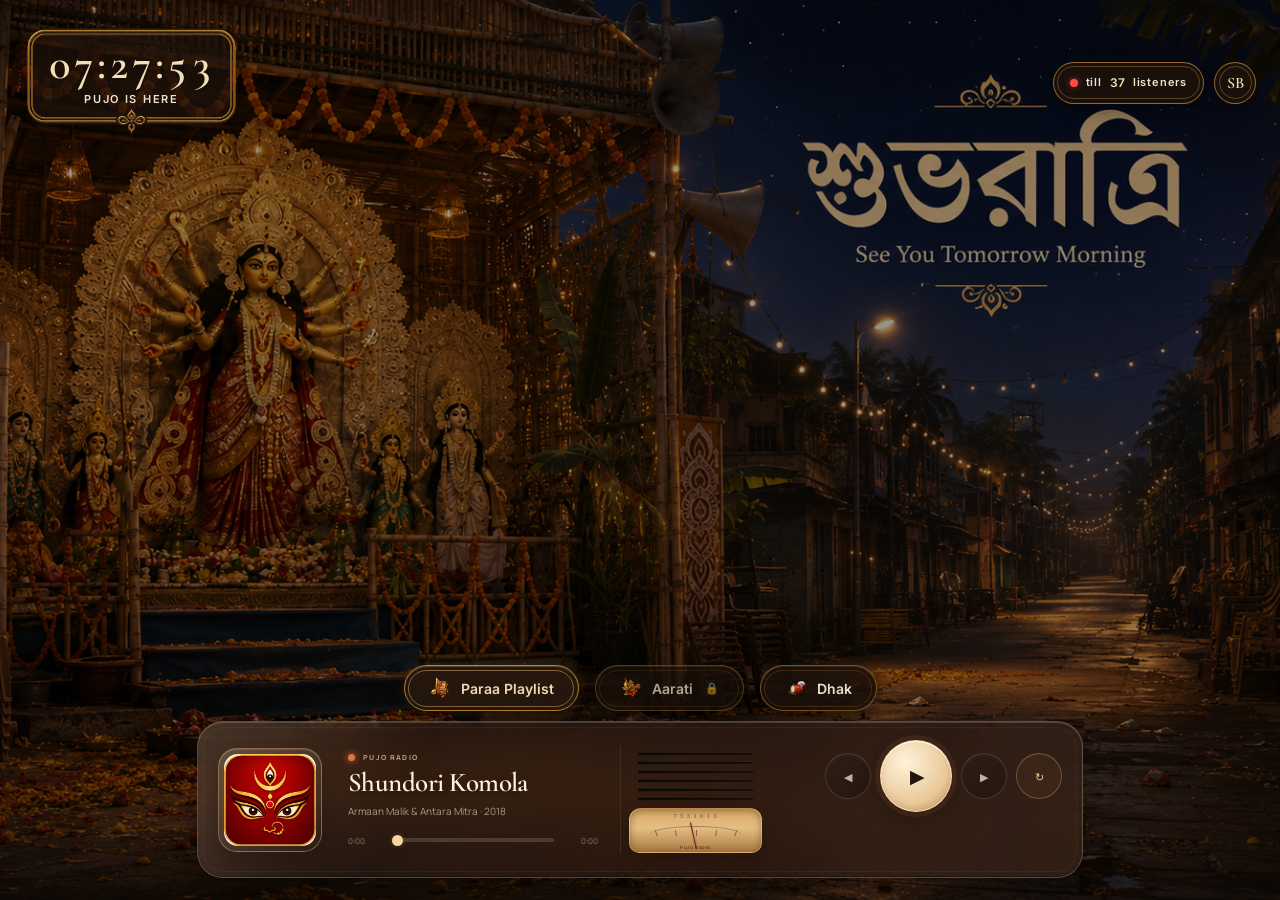
==== commit bc6a8dd2: "Update live counter label format to till {number} listeners" ====
--- a/index.html
+++ b/index.html
@@ -40,8 +40,9 @@
             <div class="top-right-controls">
                 <div id="liveIndicator" class="live-indicator" aria-live="polite" aria-label="Live listeners">
                     <span class="live-indicator__dot" aria-hidden="true"></span>
+                    <span class="live-indicator__prefix">till</span>
                     <span id="liveCount">26</span>
-                    <span class="live-indicator__label">LIVE</span>
+                    <span class="live-indicator__label">listeners</span>
                 </div>
 
                 <button id="profileButton" class="profile-button" type="button" aria-expanded="false"
--- a/style.css
+++ b/style.css
@@ -238,11 +238,12 @@
     flex: 0 0 auto;
 }
 
+.live-indicator__prefix,
 .live-indicator__label {
     color: #EFE3CD;
     font-size: 11px;
     font-weight: 600;
-    letter-spacing: 1.5px;
+    letter-spacing: 0.8px;
     line-height: 1;
 }
 
@@ -424,7 +425,7 @@
     display: flex;
     align-items: center;
     justify-content: center;
-    gap: 12px;
+    gap: 16px;
     width: 100%;
 }
 
@@ -433,16 +434,16 @@
     display: inline-flex;
     align-items: center;
     justify-content: center;
-    gap: 8px;
-    height: 40px;
-    padding: 0 18px;
+    gap: 10px;
+    height: 46px;
+    padding: 0 24px;
     border-radius: 999px;
     background: rgba(28, 18, 11, 0.88);
     border: 1px solid rgba(168, 117, 50, 0.65);
     box-shadow: 0 4px 14px rgba(0, 0, 0, 0.4), inset 0 1px 0 rgba(255, 238, 211, 0.1);
     color: #EFE3CD;
     font-family: Inter, sans-serif;
-    font-size: 13px;
+    font-size: 14px;
     font-weight: 600;
     cursor: pointer;
     transition: all 0.22s ease;
@@ -453,15 +454,15 @@
 .mode-btn::before {
     content: "";
     position: absolute;
-    inset: 3px;
+    inset: 3.5px;
     border: 1px solid rgba(168, 117, 50, 0.25);
     border-radius: 999px;
     pointer-events: none;
 }
 
 .mode-btn__icon {
-    width: 18px;
-    height: 18px;
+    width: 22px;
+    height: 22px;
     object-fit: contain;
     flex-shrink: 0;
 }
@@ -1702,10 +1703,11 @@
         height: 8px;
     }
 
+    .live-indicator__prefix,
     .live-indicator__label {
         display: inline;
         font-size: 10px;
-        letter-spacing: 1.2px;
+        letter-spacing: 0.6px;
     }
 
     .profile-button {
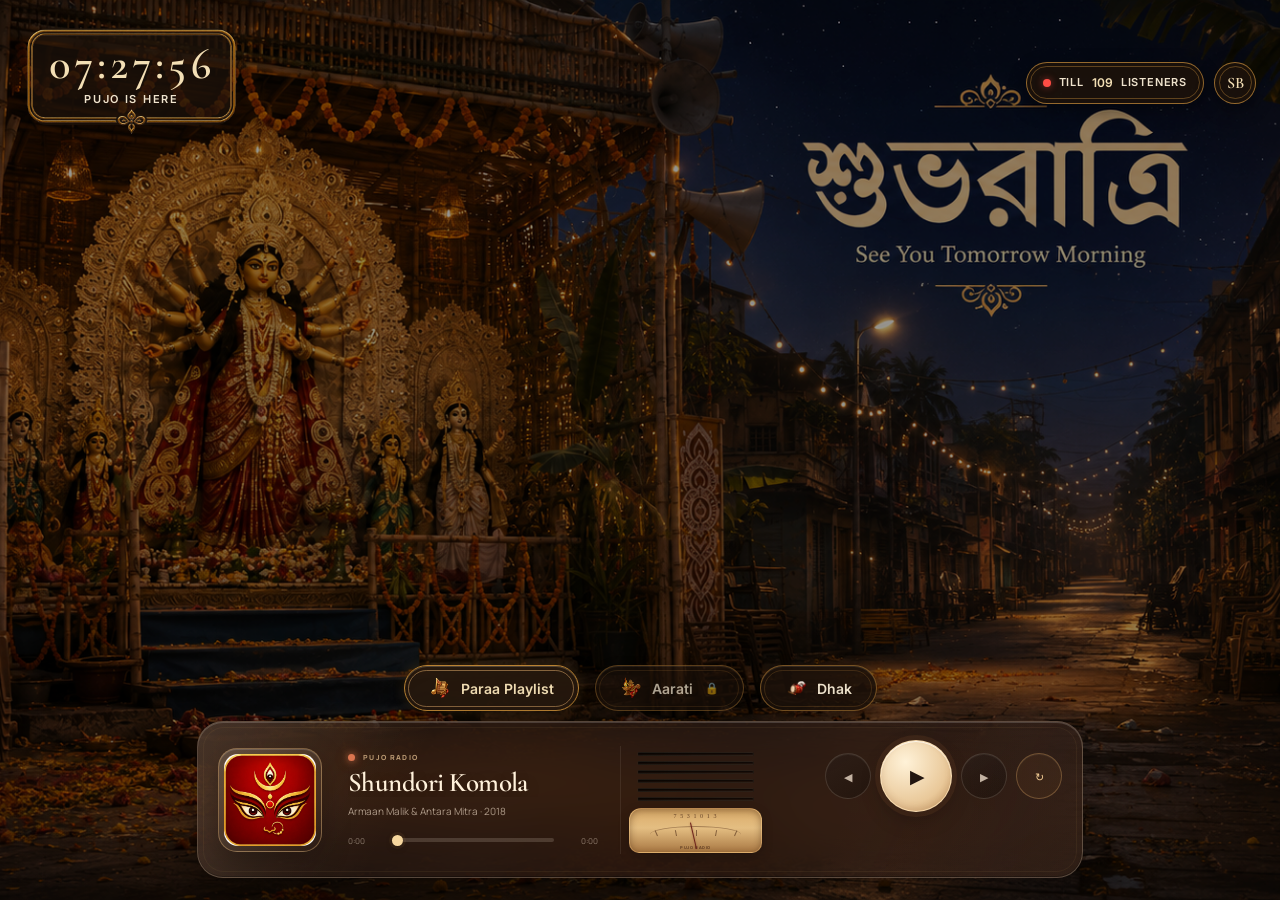
==== commit 3b329bfa: "Update live listener count to base 94 with monthly growth model and uppercase labels TILL 94 LISTENE" ====
--- a/index.html
+++ b/index.html
@@ -40,9 +40,9 @@
             <div class="top-right-controls">
                 <div id="liveIndicator" class="live-indicator" aria-live="polite" aria-label="Live listeners">
                     <span class="live-indicator__dot" aria-hidden="true"></span>
-                    <span class="live-indicator__prefix">till</span>
-                    <span id="liveCount">26</span>
-                    <span class="live-indicator__label">listeners</span>
+                    <span class="live-indicator__prefix">TILL</span>
+                    <span id="liveCount">94</span>
+                    <span class="live-indicator__label">LISTENERS</span>
                 </div>
 
                 <button id="profileButton" class="profile-button" type="button" aria-expanded="false"
--- a/style.css
+++ b/style.css
@@ -245,6 +245,7 @@
     font-weight: 600;
     letter-spacing: 0.8px;
     line-height: 1;
+    text-transform: uppercase;
 }
 
 @keyframes live-pulse {
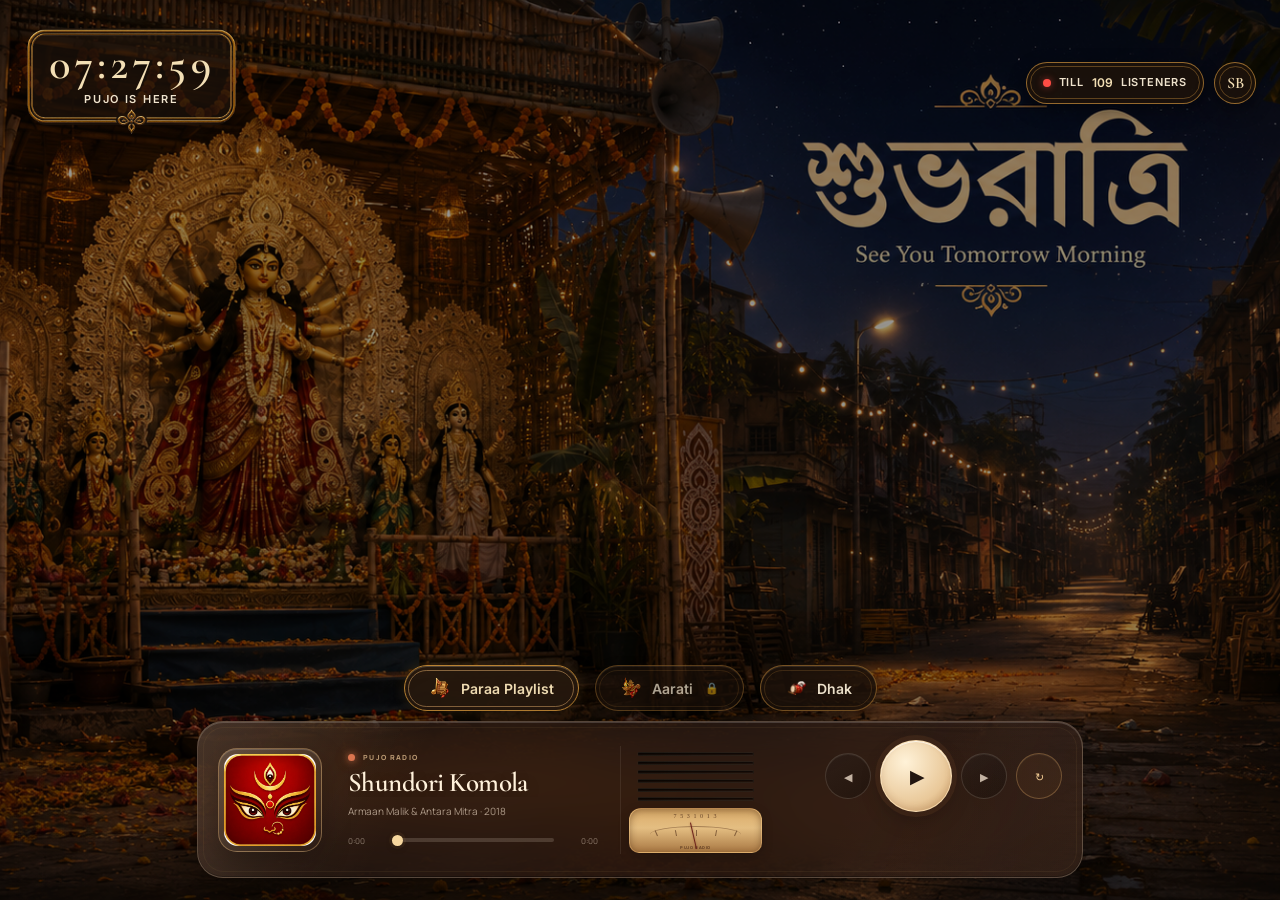
==== commit 7ada0506: "Fix audio start delay, enable seamless playlist auto-play, and add Media Session background playback" ====
--- a/index.html
+++ b/index.html
@@ -226,7 +226,7 @@
 
         <div id="toast" class="toast" aria-live="polite"></div>
 
-        <audio id="audio" preload="metadata"></audio>
+        <audio id="audio" preload="auto"></audio>
 
     </main>
 
--- a/style.css
+++ b/style.css
@@ -1956,32 +1956,22 @@
     /* MOBILE CONTROLS */
 
     .radio__controls {
-        grid-template-columns:
-            27px 45px 27px;
-
-        grid-template-rows:
-            48px 21px;
-
-        align-content: center;
+        display: flex;
         align-items: center;
         justify-content: center;
-
-        gap: 4px 2px;
-
-        width: 101px;
-
+        gap: 5px;
+        width: auto;
         min-width: 0;
     }
 
     .round-button {
-        width: 27px;
-        height: 27px;
-
+        width: 28px;
+        height: 28px;
         padding: 0;
-
-        border-color: rgba(255, 239, 216, .10);
-
-        font-size: 8px;
+        border-radius: 50%;
+        border-color: rgba(255, 239, 216, .14);
+        font-size: 9px;
+        flex: 0 0 28px;
     }
 
     .round-button:hover {
@@ -1989,13 +1979,11 @@
     }
 
     .play-button {
-        width: 45px;
-        height: 45px;
-
+        width: 44px;
+        height: 44px;
         padding: 0;
-
         border-radius: 50%;
-
+        flex: 0 0 44px;
         box-shadow:
             0 0 0 3px rgba(111, 67, 38, .22),
             0 6px 15px rgba(0, 0, 0, .24),
@@ -2012,7 +2000,6 @@
 
     .play-button #playIcon {
         margin-left: 2px;
-
         font-size: 13px;
     }
 
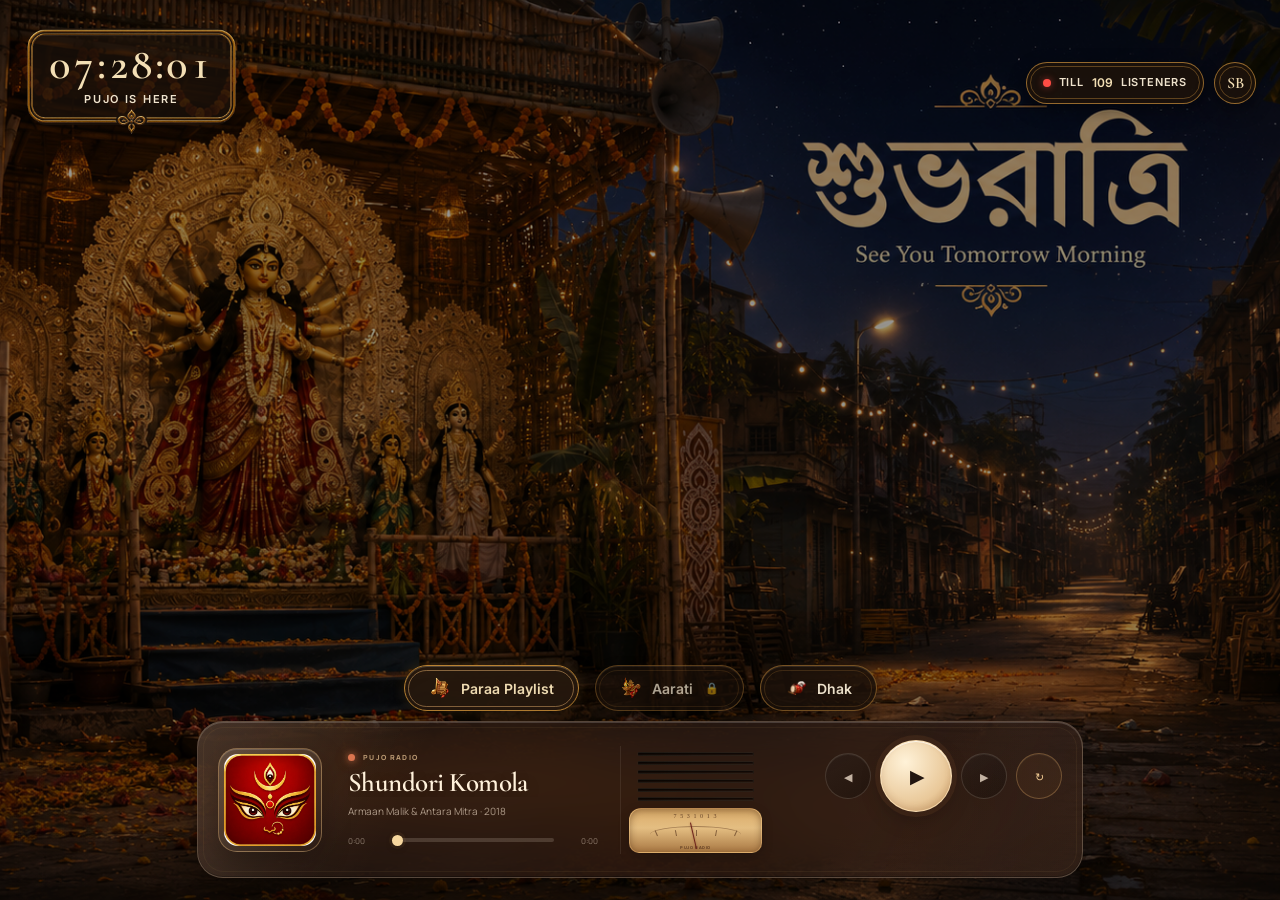
==== commit d73fd307: "Add full SEO metadata, OpenGraph tags, robots.txt, and sitemap.xml for Google Search indexing" ====
--- a/index.html
+++ b/index.html
@@ -6,7 +6,25 @@
     <meta name="viewport" content="width=device-width, initial-scale=1, viewport-fit=cover" />
     <meta name="theme-color" content="#17110e" />
 
-    <title>Paara Pujo Radio</title>
+    <title>Paara Pujo Radio | Durga Puja Songs, Aarati & Dhak</title>
+    <meta name="description" content="Paara Pujo Radio - Stream authentic Durga Puja songs, Agomoni, Sandhya Aarati, and Traditional Dhak beats live 24/7." />
+    <meta name="keywords" content="Paara Pujo Radio, Durga Puja Radio, Pujo Playlist, Bengali Songs, Agomoni Gaan, Sandhya Aarati, Dhak Beats, Sharodotsav" />
+    <meta name="robots" content="index, follow" />
+    <link rel="canonical" href="https://pujo-playlist-page.vercel.app/" />
+
+    <!-- Open Graph / Social Media -->
+    <meta property="og:type" content="website" />
+    <meta property="og:url" content="https://pujo-playlist-page.vercel.app/" />
+    <meta property="og:title" content="Paara Pujo Radio | 24/7 Durga Puja Songs & Aarati" />
+    <meta property="og:description" content="Stream authentic Durga Puja songs, Agomoni, Sandhya Aarati, and Traditional Dhak beats live." />
+    <meta property="og:image" content="https://pujo-playlist-page.vercel.app/images/favicon.png" />
+
+    <!-- Twitter Cards -->
+    <meta name="twitter:card" content="summary_large_image" />
+    <meta name="twitter:title" content="Paara Pujo Radio" />
+    <meta name="twitter:description" content="Stream authentic Durga Puja songs, Agomoni, Sandhya Aarati, and Traditional Dhak beats live." />
+    <meta name="twitter:image" content="https://pujo-playlist-page.vercel.app/images/favicon.png" />
+
     <link rel="icon" type="image/png" href="images/favicon.png" />
     <link rel="apple-touch-icon" href="images/favicon.png" />
 
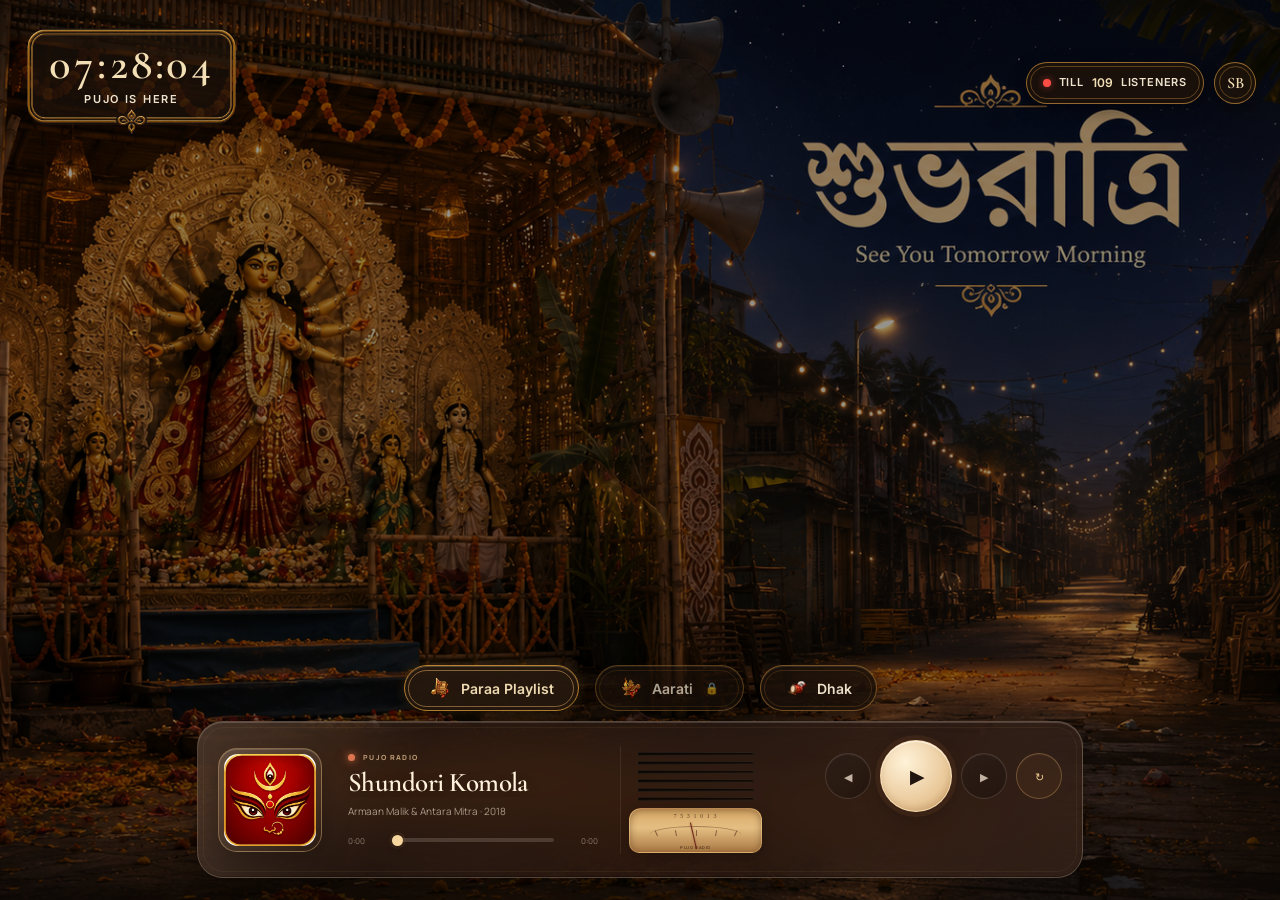
==== commit 2370631b: "Add Google Search Console verification meta tag" ====
--- a/index.html
+++ b/index.html
@@ -9,6 +9,7 @@
     <title>Paara Pujo Radio | Durga Puja Songs, Aarati & Dhak</title>
     <meta name="description" content="Paara Pujo Radio - Stream authentic Durga Puja songs, Agomoni, Sandhya Aarati, and Traditional Dhak beats live 24/7." />
     <meta name="keywords" content="Paara Pujo Radio, Durga Puja Radio, Pujo Playlist, Bengali Songs, Agomoni Gaan, Sandhya Aarati, Dhak Beats, Sharodotsav" />
+    <meta name="google-site-verification" content="EGof_nvWj_-8uzz-aIbzfwiifA5XLGEMSHTlMQT7GGA" />
     <meta name="robots" content="index, follow" />
     <link rel="canonical" href="https://pujo-playlist-page.vercel.app/" />
 
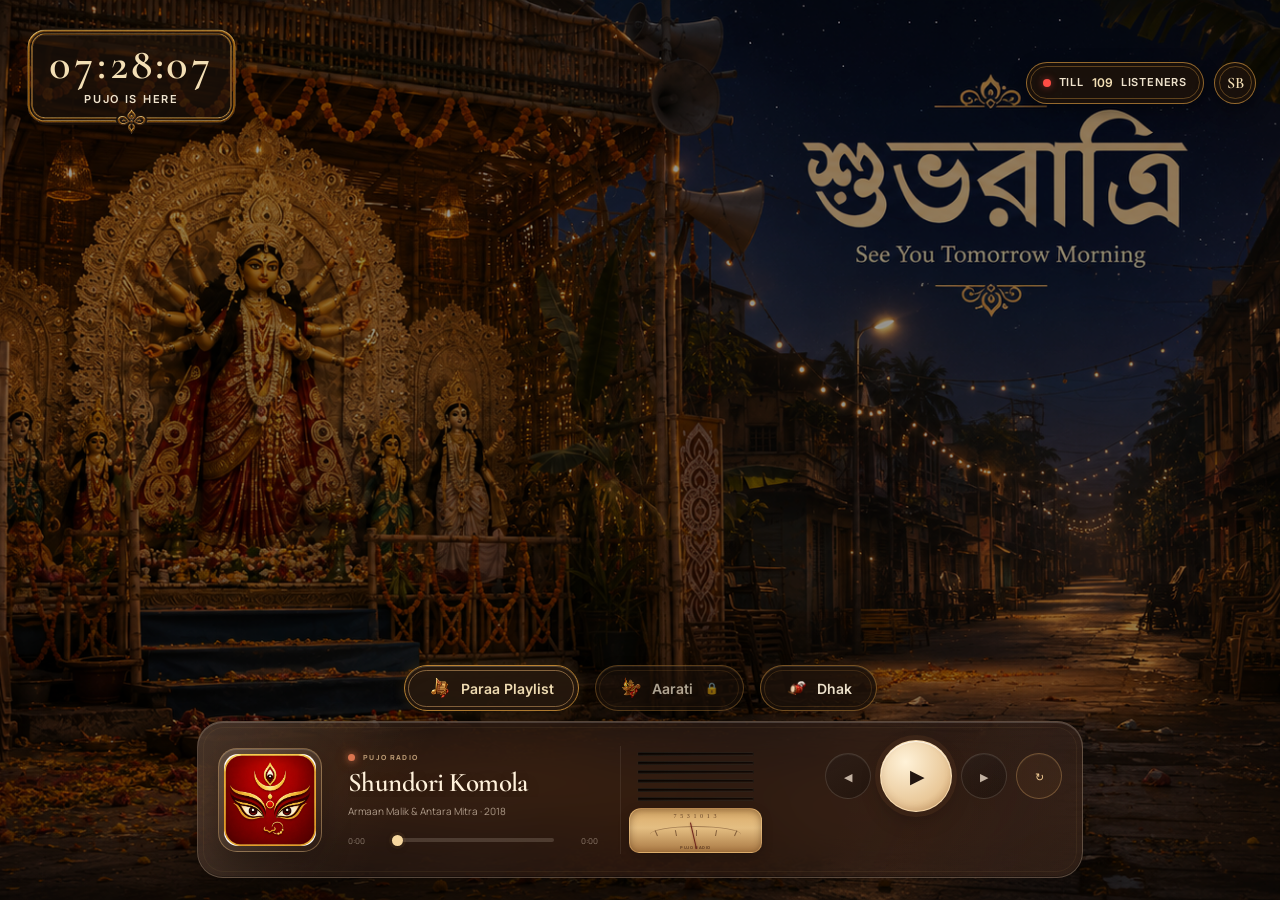
==== commit 5e0ab661: "Add Schema.org RadioStation JSON-LD and comprehensive Durga Puja search keywords for top-tier Google" ====
--- a/index.html
+++ b/index.html
@@ -6,25 +6,52 @@
     <meta name="viewport" content="width=device-width, initial-scale=1, viewport-fit=cover" />
     <meta name="theme-color" content="#17110e" />
 
-    <title>Paara Pujo Radio | Durga Puja Songs, Aarati & Dhak</title>
-    <meta name="description" content="Paara Pujo Radio - Stream authentic Durga Puja songs, Agomoni, Sandhya Aarati, and Traditional Dhak beats live 24/7." />
-    <meta name="keywords" content="Paara Pujo Radio, Durga Puja Radio, Pujo Playlist, Bengali Songs, Agomoni Gaan, Sandhya Aarati, Dhak Beats, Sharodotsav" />
+    <title>Paara Pujo Radio | Durga Puja Songs, Sandhya Aarati & Dhak Beats</title>
+    <meta name="description" content="Paara Pujo Radio (পাড়া পুজো রেডিও) - Stream 24/7 authentic Durga Puja songs, Agomoni Gaan, Sandhya Aarati at 6:30 PM, and Traditional Dhak beats." />
+    <meta name="keywords" content="Paara Pujo Radio, Para Pujo Radio, Durga Puja Radio, Pujo Playlist, Bengali Pujo Songs, Agomoni Gaan, Sandhya Aarati, Dhak Beats, Sharodotsav, Kolkata Durga Puja" />
     <meta name="google-site-verification" content="EGof_nvWj_-8uzz-aIbzfwiifA5XLGEMSHTlMQT7GGA" />
-    <meta name="robots" content="index, follow" />
+    <meta name="robots" content="index, follow, max-image-preview:large, max-snippet:-1, max-video-preview:-1" />
     <link rel="canonical" href="https://pujo-playlist-page.vercel.app/" />
 
     <!-- Open Graph / Social Media -->
     <meta property="og:type" content="website" />
     <meta property="og:url" content="https://pujo-playlist-page.vercel.app/" />
-    <meta property="og:title" content="Paara Pujo Radio | 24/7 Durga Puja Songs & Aarati" />
-    <meta property="og:description" content="Stream authentic Durga Puja songs, Agomoni, Sandhya Aarati, and Traditional Dhak beats live." />
+    <meta property="og:title" content="Paara Pujo Radio | 24/7 Durga Puja Songs, Aarati & Dhak" />
+    <meta property="og:description" content="Stream authentic Durga Puja songs, Agomoni, Sandhya Aarati, and Traditional Dhak beats live 24/7." />
     <meta property="og:image" content="https://pujo-playlist-page.vercel.app/images/favicon.png" />
 
     <!-- Twitter Cards -->
     <meta name="twitter:card" content="summary_large_image" />
     <meta name="twitter:title" content="Paara Pujo Radio" />
-    <meta name="twitter:description" content="Stream authentic Durga Puja songs, Agomoni, Sandhya Aarati, and Traditional Dhak beats live." />
+    <meta name="twitter:description" content="Stream authentic Durga Puja songs, Agomoni, Sandhya Aarati, and Traditional Dhak beats live 24/7." />
     <meta name="twitter:image" content="https://pujo-playlist-page.vercel.app/images/favicon.png" />
+
+    <!-- Schema.org JSON-LD Structured Data for Google Search -->
+    <script type="application/ld+json">
+    {
+      "@context": "https://schema.org",
+      "@graph": [
+        {
+          "@type": "RadioStation",
+          "@id": "https://pujo-playlist-page.vercel.app/#station",
+          "name": "Paara Pujo Radio",
+          "alternateName": ["Para Pujo Radio", "Durga Pujo Radio", "পাড়া পুজো রেডিও", "Pujo Radio"],
+          "url": "https://pujo-playlist-page.vercel.app/",
+          "description": "Stream 24/7 authentic Durga Puja songs, Agomoni, Sandhya Aarati, and traditional Dhak beats.",
+          "genre": ["Durga Puja", "Bengali Music", "Agomoni", "Festive", "Devotional"],
+          "inLanguage": ["bn", "en"],
+          "image": "https://pujo-playlist-page.vercel.app/images/favicon.png"
+        },
+        {
+          "@type": "MusicPlaylist",
+          "name": "Durga Puja Special Playlist",
+          "numTracks": 30,
+          "genre": "Durga Puja Bengali Songs",
+          "url": "https://pujo-playlist-page.vercel.app/"
+        }
+      ]
+    }
+    </script>
 
     <link rel="icon" type="image/png" href="images/favicon.png" />
     <link rel="apple-touch-icon" href="images/favicon.png" />
@@ -247,6 +274,22 @@
 
         <audio id="audio" preload="auto"></audio>
 
+        <!-- SEO RICH SEMANTIC CONTENT FOR GOOGLE SEARCH INDEXING -->
+        <footer style="position: absolute; width: 1px; height: 1px; padding: 0; margin: -1px; overflow: hidden; clip: rect(0, 0, 0, 0); border: 0;">
+            <article>
+                <h2>Paara Pujo Radio - Authentic 24/7 Durga Puja Music & Frequencies</h2>
+                <p>Welcome to Paara Pujo Radio (পাড়া পুজো রেডিও), your 24/7 online destination for traditional Durga Puja songs, Agomoni Gaan, Sandhya Aarati live at 6:30 PM, and high-energy Traditional Dhak beats. Experience the nostalgic essence of Kolkata Sharadotsav, Mahalaya, Kishore Kumar classics, Asha Bhosle hits, Arijit Singh Pujo specials, and authentic para cultural celebrations online.</p>
+                <ul>
+                    <li>Para Pujo Radio Streaming</li>
+                    <li>Durga Pujo Radio Online</li>
+                    <li>Sandhya Aarati Live Timing at 6:30 PM</li>
+                    <li>Traditional Bengali Dhak Beats</li>
+                    <li>Agomoni and Sharadotsav Songs Playlist</li>
+                    <li>Durga Puja 2026 Countdown</li>
+                </ul>
+            </article>
+        </footer>
+
     </main>
 
     <script src="tracks.js"></script>
